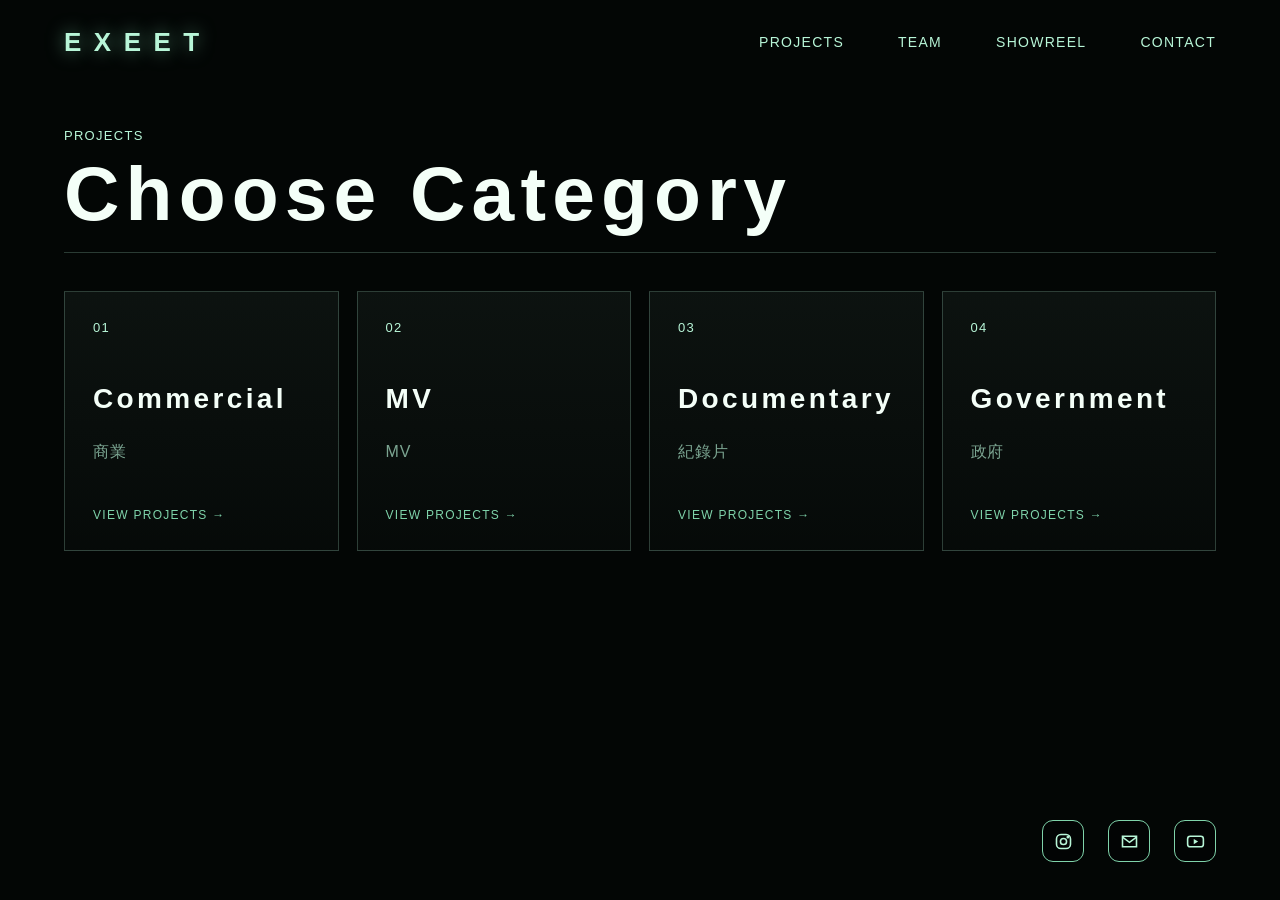
==== categories.html @ 11d10cfc "Add files via upload" ====
<!doctype html><html lang="en"><head><meta charset="utf-8"><meta name="viewport" content="width=device-width,initial-scale=1"><title>Projects / EXEET</title><link rel="stylesheet" href="css/style.css?v=11"></head><body><main class="page"><div class="section-head"><div><div class="eyebrow">Projects</div><h1 class="title">Choose Category</h1></div></div><div id="categoryGrid" class="category-grid"></div></main><script src="data.js"></script><script src="js/main.js"></script><script>initCategories()</script></body></html>
---- css/style.css ----
:root{
  --bg:#030605;
  --green:#b8f6d8;
  --green2:#7fd3aa;
  --muted:rgba(184,246,216,.65);
  --line:rgba(184,246,216,.22);
  --white:#f4fff8;
}
*{box-sizing:border-box}
html{scroll-behavior:smooth}
body{margin:0;background:var(--bg);color:var(--white);font-family:Arial, Helvetica, sans-serif;letter-spacing:.08em}
a{color:inherit;text-decoration:none}
button{font:inherit}

.header{position:fixed;z-index:20;top:0;left:0;width:100%;height:84px;display:flex;align-items:center;justify-content:space-between;padding:0 5vw;pointer-events:none}
.brand,.nav,.socials,.menu-toggle{pointer-events:auto}
.brand{font-size:26px;font-weight:700;letter-spacing:.48em;color:var(--green);text-shadow:0 0 18px rgba(127,211,170,.65);transition:.25s ease}
.brand:hover{filter:brightness(1.25);text-shadow:0 0 14px rgba(184,246,216,.9),0 0 32px rgba(127,211,170,.55)}
.nav{display:flex;gap:54px;color:var(--green);font-size:14px;text-transform:uppercase}
.nav a,.socials a{transition:.25s ease}
.nav a:hover,.socials a:hover{filter:brightness(1.25);text-shadow:0 0 12px var(--green)}
.menu-toggle{display:none;background:none;border:0;color:var(--green);font-size:26px}

.page{min-height:100vh;padding:128px 5vw 72px}

/* HOME */
.home{height:100vh;min-height:720px;position:relative;overflow:hidden;background:#010302}
.home::before{content:"";position:absolute;inset:0;background-image:url('../assets/img/home-hero.png');background-size:cover;background-position:center;background-repeat:no-repeat;filter:saturate(.98) contrast(1.02) brightness(.98);transform:scale(.92);transform-origin:center;animation:heroFlicker 4.2s ease-in-out infinite}
.home::after{content:"";position:absolute;inset:0;pointer-events:none;background:radial-gradient(circle at 50% 33%,rgba(184,246,216,.30) 0 3.5%,rgba(127,211,170,.18) 4% 8%,rgba(127,211,170,.07) 9% 15%,transparent 22%),radial-gradient(circle at 50% 56%,transparent 0 30%,rgba(0,0,0,.08) 46%,rgba(0,0,0,.55) 100%);mix-blend-mode:screen;opacity:.62;animation:exitLightPulse 4.2s ease-in-out infinite}

@keyframes heroFlicker{
  0%,100%{filter:saturate(.98) contrast(1.02) brightness(.96)}
  15%{filter:saturate(1.02) contrast(1.03) brightness(1.02)}
  19%{filter:saturate(.98) contrast(1.02) brightness(.94)}
  24%{filter:saturate(1.05) contrast(1.04) brightness(1.04)}
  52%{filter:saturate(1.00) contrast(1.03) brightness(.98)}
  70%{filter:saturate(1.04) contrast(1.04) brightness(1.03)}
}
@keyframes exitLightPulse{
  0%,100%{opacity:.50;transform:scale(1)}
  15%{opacity:.76;transform:scale(1.012)}
  19%{opacity:.42;transform:scale(.995)}
  24%{opacity:.84;transform:scale(1.018)}
  52%{opacity:.60;transform:scale(1)}
  70%{opacity:.78;transform:scale(1.01)}
}

/* Real button. Background image has no button in V7. */
.view-btn{position:absolute;z-index:5;left:7.2vw;top:61.5vh;border:1px solid var(--green2);padding:17px 30px;color:var(--green);font-size:14px;letter-spacing:.18em;background:rgba(0,0,0,.13);box-shadow:0 0 16px rgba(127,211,170,.15);transition:color .25s ease,border-color .25s ease,box-shadow .25s ease,text-shadow .25s ease,background .25s ease,transform .25s ease}
.view-btn span{display:inline-block;margin-left:18px;transition:transform .25s ease}
.view-btn:hover{color:#eafff3;border-color:#b8f6d8;background:rgba(184,246,216,.04);box-shadow:0 0 18px rgba(184,246,216,.34),0 0 42px rgba(127,211,170,.22);text-shadow:0 0 8px rgba(184,246,216,.9),0 0 22px rgba(184,246,216,.45);transform:translateY(-2px)}
.view-btn:hover span{transform:translateX(6px)}
.view-btn::before,.view-btn::after{content:none!important;display:none!important}

.socials{position:fixed;right:5vw;bottom:38px;z-index:30;display:flex;gap:24px}
.socials a{width:42px;height:42px;border:1px solid var(--green2);border-radius:11px;display:grid;place-items:center;color:var(--green);font-size:13px;background:rgba(0,0,0,.18)}
.socials a:hover{border-color:#b8f6d8;box-shadow:0 0 14px rgba(184,246,216,.34),0 0 32px rgba(127,211,170,.18);background:rgba(184,246,216,.04)}
.socials svg{width:21px;height:21px;stroke:currentColor}

.section-head{display:flex;justify-content:space-between;align-items:end;margin-bottom:38px;border-bottom:1px solid var(--line);padding-bottom:24px}
.eyebrow{color:var(--green);font-size:13px;text-transform:uppercase}
.title{font-size:clamp(36px,6vw,88px);line-height:.9;margin:16px 0 0;letter-spacing:.08em}
.muted{color:var(--muted);line-height:1.8;letter-spacing:.05em}
.category-grid{display:grid;grid-template-columns:repeat(4,1fr);gap:18px}
.category-card{min-height:260px;border:1px solid var(--line);padding:28px;display:flex;flex-direction:column;justify-content:space-between;background:linear-gradient(180deg,rgba(184,246,216,.05),rgba(184,246,216,.015));transition:.25s}
.category-card:hover{transform:translateY(-4px);border-color:var(--green2);box-shadow:0 0 30px rgba(127,211,170,.12)}
.category-card .num{color:var(--green);font-size:13px}
.category-card h2{font-size:28px;letter-spacing:.12em}
.project-grid,.team-grid{display:grid;grid-template-columns:repeat(3,1fr);gap:22px}
.card{border:1px solid var(--line);background:rgba(255,255,255,.02);overflow:hidden;transition:.25s ease}
.card:hover{transform:translateY(-3px);border-color:var(--green2);box-shadow:0 0 28px rgba(127,211,170,.12)}
.thumb{aspect-ratio:16/10;background:linear-gradient(135deg,#08130f,#14271f);display:grid;place-items:center;color:rgba(184,246,216,.26);font-size:13px;letter-spacing:.22em}
.thumb img{width:100%;height:100%;object-fit:cover;display:block}
.card-info{padding:18px}
.card-info h3{margin:0 0 10px;font-size:18px;letter-spacing:.08em}
.meta{font-size:12px;color:var(--green2);text-transform:uppercase}
.filter{display:flex;gap:12px;flex-wrap:wrap;margin-bottom:28px}
.filter a{border:1px solid var(--line);padding:11px 16px;color:var(--muted);font-size:13px;transition:.25s ease}
.filter a.active,.filter a:hover{border-color:var(--green2);color:var(--green);box-shadow:0 0 18px rgba(127,211,170,.12)}
.detail{max-width:1180px;margin:auto}
.hero-media{aspect-ratio:16/8;border:1px solid var(--line);background:linear-gradient(135deg,#06100d,#14231d);margin-bottom:34px;overflow:hidden}
.hero-media iframe,.video-wrap iframe{width:100%;height:100%;border:0}
.detail-grid{display:grid;grid-template-columns:1fr 1fr;gap:54px}
.credits{list-style:none;margin:0;padding:0;color:var(--muted);line-height:2}
.video-wrap{aspect-ratio:16/9;border:1px solid var(--line);background:#000}
.contact-list{display:grid;gap:18px;max-width:720px}
.contact-item{border:1px solid var(--line);padding:24px;display:flex;justify-content:space-between;align-items:center;color:var(--green);transition:.25s ease}
.contact-item:hover{border-color:var(--green2);box-shadow:0 0 28px rgba(127,211,170,.12)}


@media(max-width:900px){
  .header{
    height:72px;
    padding:0 22px;
    background:linear-gradient(180deg,rgba(1,3,2,.96),rgba(1,3,2,.82) 78%,rgba(1,3,2,0));
  }

  .brand{
    font-size:18px;
    letter-spacing:.42em;
  }

  .nav{
    position:fixed;
    right:18px;
    top:72px;
    display:none;
    flex-direction:column;
    gap:0;
    background:rgba(2,8,6,.94);
    border:1px solid var(--line);
    width:220px;
    z-index:80;
  }

  .nav.open{display:flex}

  .nav a{
    padding:18px;
    border-bottom:1px solid var(--line);
    font-size:15px;
  }

  .menu-toggle{display:block}

  /* MOBILE HOME V11
     The door/sign uses the upper section only.
     The action row is BELOW the image, so it will not overlap the door or Safari toolbar. */
  .home{
    height:100svh;
    min-height:0;
    overflow:hidden;
    background:#010302;
  }

  .home::before{
    inset:0;
    height:68svh;
    top:72px;
    background-size:auto 100%;
    background-position:center top;
    transform:none;
  }

  .home::after{
    top:72px;
    height:68svh;
    bottom:auto;
    background:
      radial-gradient(circle at 50% 23%,rgba(184,246,216,.14) 0 5%,rgba(127,211,170,.07) 6% 14%,transparent 26%),
      linear-gradient(180deg,rgba(0,0,0,.02) 0%,rgba(0,0,0,0) 55%,rgba(0,0,0,.56) 100%);
  }

  .view-btn{
    left:22px;
    top:calc(72px + 68svh + 14px);
    bottom:auto;
    width:calc(100vw - 44px - 158px);
    min-width:168px;
    max-width:260px;
    height:52px;
    padding:0 16px;
    display:flex;
    align-items:center;
    justify-content:center;
    white-space:nowrap;
    font-size:12px;
    transform:none;
    background:rgba(0,0,0,.22);
  }

  .view-btn:hover{transform:translateY(-2px)}
  .view-btn span{margin-left:10px}

  .home-page .socials{
    position:absolute;
    left:auto;
    right:22px;
    top:calc(72px + 68svh + 14px);
    bottom:auto;
    gap:10px;
  }

  .home-page .socials a{
    width:42px;
    height:42px;
    border-radius:10px;
  }

  .home-page .socials svg{
    width:19px;
    height:19px;
  }

  /* Inner pages: hide fixed social icons on mobile so they never cover cards/text. */
  body:not(.home-page) .socials{
    display:none !important;
  }

  .page{
    padding:112px 22px 120px;
  }

  .section-head{
    display:block;
    margin-bottom:30px;
  }

  .title{
    font-size:42px;
    line-height:1;
  }

  .filter{
    gap:12px;
    margin-bottom:28px;
  }

  .filter a{
    padding:12px 15px;
    font-size:13px;
  }

  .category-grid,
  .project-grid,
  .team-grid{
    grid-template-columns:1fr;
    gap:22px;
  }

  .category-card{
    min-height:180px;
  }

  .detail-grid{
    grid-template-columns:1fr;
    gap:34px;
  }

  /* MOBILE PROJECT CARDS V11: smaller cover, clear separated title/meta block. */
  .project-grid .card{
    min-height:0;
    display:block;
  }

  .project-grid .thumb{
    height:140px !important;
    max-height:140px !important;
    aspect-ratio:auto !important;
  }

  .team-grid .thumb{
    height:210px !important;
    max-height:210px !important;
    aspect-ratio:auto !important;
  }

  .card-info{
    display:block;
    padding:18px 20px 22px;
    background:rgba(0,0,0,.24);
  }

  .card-info h3{
    margin:0 0 12px;
    font-size:26px;
    line-height:1.18;
    letter-spacing:.12em;
  }

  .card-info .meta{
    display:block;
    font-size:13px;
    line-height:1.5;
    word-break:keep-all;
  }

  .hero-media{
    aspect-ratio:16/9;
  }

  .contact-item{
    align-items:flex-start;
    flex-direction:column;
    gap:10px;
  }
}

@media(max-width:390px){
  .view-btn{
    width:calc(100vw - 36px - 144px);
    min-width:156px;
    left:18px;
    font-size:11px;
  }

  .home-page .socials{
    right:18px;
    gap:8px;
  }

  .home-page .socials a{
    width:38px;
    height:38px;
  }
}

@media(max-height:760px) and (max-width:900px){
  .home::before{
    height:62svh;
  }
  .home::after{
    height:62svh;
  }
  .view-btn,
  .home-page .socials{
    top:calc(72px + 62svh + 12px);
  }
}
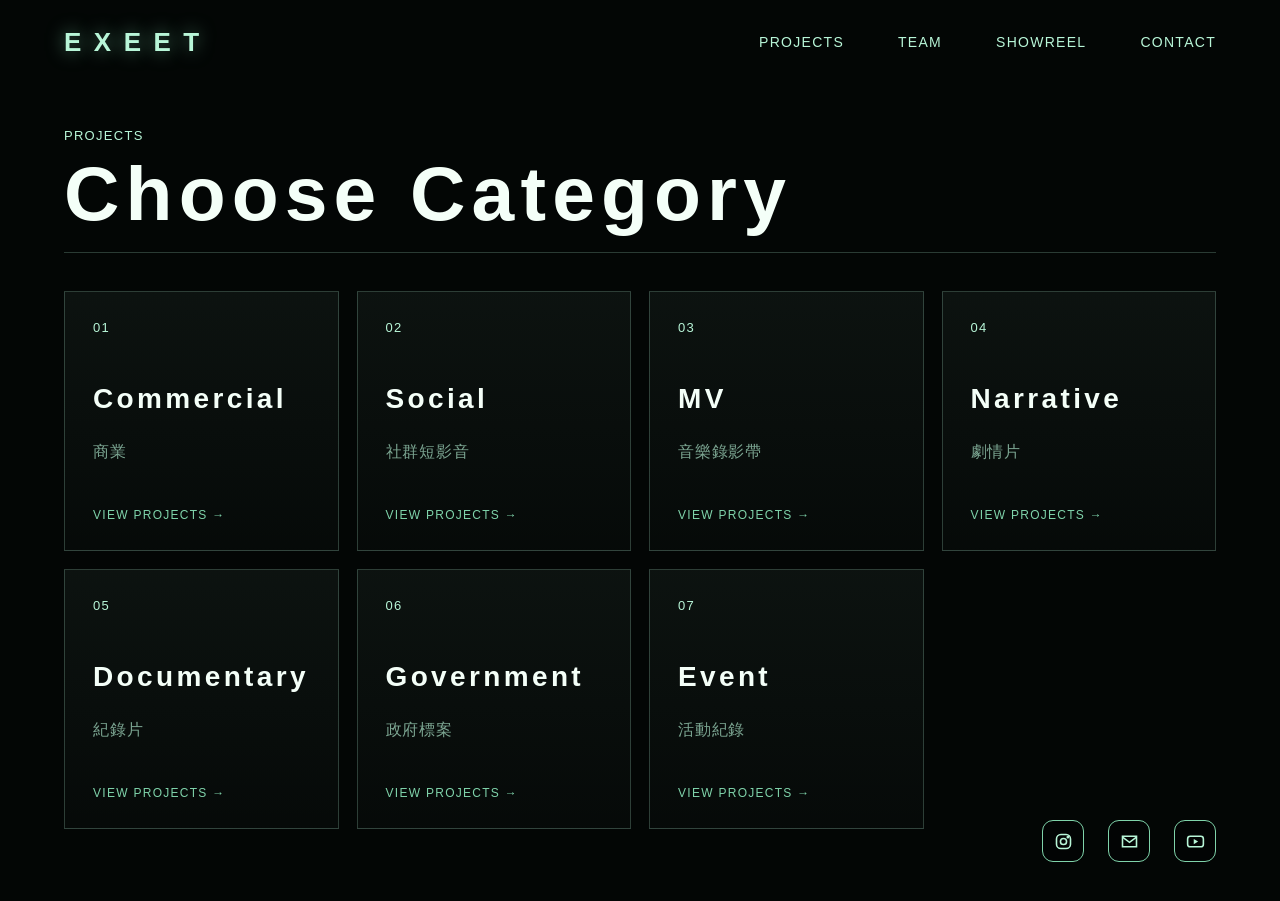
==== commit af0aacc5: "Add files via upload" ====
--- a/categories.html
+++ b/categories.html
@@ -1 +1 @@
-<!doctype html><html lang="en"><head><meta charset="utf-8"><meta name="viewport" content="width=device-width,initial-scale=1"><title>Projects / EXEET</title><link rel="stylesheet" href="css/style.css?v=11"></head><body><main class="page"><div class="section-head"><div><div class="eyebrow">Projects</div><h1 class="title">Choose Category</h1></div></div><div id="categoryGrid" class="category-grid"></div></main><script src="data.js"></script><script src="js/main.js"></script><script>initCategories()</script></body></html>
+<!doctype html><html lang="en"><head><meta charset="utf-8"><meta name="viewport" content="width=device-width,initial-scale=1"><title>Projects / EXEET</title><link rel="stylesheet" href="css/style.css?v=15"></head><body><main class="page"><div class="section-head"><div><div class="eyebrow">Projects</div><h1 class="title">Choose Category</h1></div></div><div id="categoryGrid" class="category-grid"></div></main><script src="data.js"></script><script src="js/main.js"></script><script>initCategories()</script></body></html>
--- a/css/style.css
+++ b/css/style.css
@@ -87,12 +87,10 @@
 .contact-item{border:1px solid var(--line);padding:24px;display:flex;justify-content:space-between;align-items:center;color:var(--green);transition:.25s ease}
 .contact-item:hover{border-color:var(--green2);box-shadow:0 0 28px rgba(127,211,170,.12)}
 
-
 @media(max-width:900px){
   .header{
     height:72px;
     padding:0 22px;
-    background:linear-gradient(180deg,rgba(1,3,2,.96),rgba(1,3,2,.82) 78%,rgba(1,3,2,0));
   }
 
   .brand{
@@ -123,61 +121,57 @@
 
   .menu-toggle{display:block}
 
-  /* MOBILE HOME V11
-     The door/sign uses the upper section only.
-     The action row is BELOW the image, so it will not overlap the door or Safari toolbar. */
+  /* MOBILE HOME V10: keep the door/sign smaller and keep the action row near the bottom, not floating in the middle. */
   .home{
     height:100svh;
-    min-height:0;
+    min-height:720px;
     overflow:hidden;
-    background:#010302;
   }
 
   .home::before{
     inset:0;
-    height:68svh;
-    top:72px;
-    background-size:auto 100%;
-    background-position:center top;
+    height:100%;
+    min-height:0;
+    background-size:auto 72%;
+    background-position:center 92px;
     transform:none;
   }
 
   .home::after{
-    top:72px;
-    height:68svh;
-    bottom:auto;
+    inset:0;
+    height:100%;
+    min-height:0;
     background:
-      radial-gradient(circle at 50% 23%,rgba(184,246,216,.14) 0 5%,rgba(127,211,170,.07) 6% 14%,transparent 26%),
-      linear-gradient(180deg,rgba(0,0,0,.02) 0%,rgba(0,0,0,0) 55%,rgba(0,0,0,.56) 100%);
+      radial-gradient(circle at 50% 32%,rgba(184,246,216,.16) 0 5%,rgba(127,211,170,.08) 6% 14%,transparent 24%),
+      radial-gradient(circle at 50% 56%,transparent 0 28%,rgba(0,0,0,.10) 48%,rgba(0,0,0,.60) 100%);
   }
 
   .view-btn{
     left:22px;
-    top:calc(72px + 68svh + 14px);
-    bottom:auto;
-    width:calc(100vw - 44px - 158px);
-    min-width:168px;
+    top:auto;
+    bottom:88px;
+    width:52vw;
     max-width:260px;
-    height:52px;
-    padding:0 16px;
+    min-width:185px;
+    height:54px;
+    padding:0 18px;
     display:flex;
     align-items:center;
     justify-content:center;
     white-space:nowrap;
     font-size:12px;
     transform:none;
-    background:rgba(0,0,0,.22);
   }
 
   .view-btn:hover{transform:translateY(-2px)}
-  .view-btn span{margin-left:10px}
+
+  .view-btn span{margin-left:12px}
 
   .home-page .socials{
     position:absolute;
-    left:auto;
     right:22px;
-    top:calc(72px + 68svh + 14px);
-    bottom:auto;
+    top:auto;
+    bottom:88px;
     gap:10px;
   }
 
@@ -225,7 +219,7 @@
   .project-grid,
   .team-grid{
     grid-template-columns:1fr;
-    gap:22px;
+    gap:24px;
   }
 
   .category-card{
@@ -237,34 +231,28 @@
     gap:34px;
   }
 
-  /* MOBILE PROJECT CARDS V11: smaller cover, clear separated title/meta block. */
+  /* MOBILE PROJECT CARDS V10: make covers much shorter so the title/meta never collide with the next card or browser toolbar. */
+  .thumb{
+    height:170px !important;
+    max-height:170px !important;
+    aspect-ratio:auto !important;
+  }
+
   .project-grid .card{
     min-height:0;
-    display:block;
-  }
-
-  .project-grid .thumb{
-    height:140px !important;
-    max-height:140px !important;
-    aspect-ratio:auto !important;
-  }
-
-  .team-grid .thumb{
-    height:210px !important;
-    max-height:210px !important;
-    aspect-ratio:auto !important;
   }
 
   .card-info{
-    display:block;
-    padding:18px 20px 22px;
-    background:rgba(0,0,0,.24);
+    display:flex;
+    flex-direction:column;
+    gap:8px;
+    padding:18px 20px 20px;
   }
 
   .card-info h3{
-    margin:0 0 12px;
-    font-size:26px;
-    line-height:1.18;
+    margin:0;
+    font-size:24px;
+    line-height:1.2;
     letter-spacing:.12em;
   }
 
@@ -288,10 +276,9 @@
 
 @media(max-width:390px){
   .view-btn{
-    width:calc(100vw - 36px - 144px);
-    min-width:156px;
+    width:180px;
+    font-size:11px;
     left:18px;
-    font-size:11px;
   }
 
   .home-page .socials{
@@ -305,15 +292,405 @@
   }
 }
 
-@media(max-height:760px) and (max-width:900px){
+
+/* =========================
+   V12 MOBILE FIXES
+   ========================= */
+@media(max-width:900px){
+  /* Home: make the door/sign slightly larger, then put CTA and socials in two clean rows below the image. */
+  .home{
+    height:100svh;
+    min-height:0;
+    overflow:hidden;
+    padding:0;
+  }
+
   .home::before{
-    height:62svh;
-  }
+    inset:auto 0 auto 0;
+    top:88px;
+    height:58svh;
+    min-height:430px;
+    max-height:560px;
+    background-size:auto 110%;
+    background-position:center center;
+    background-repeat:no-repeat;
+    transform:none;
+  }
+
   .home::after{
-    height:62svh;
-  }
-  .view-btn,
+    inset:auto 0 auto 0;
+    top:88px;
+    height:58svh;
+    min-height:430px;
+    max-height:560px;
+    background:
+      radial-gradient(circle at 50% 26%,rgba(184,246,216,.18) 0 5%,rgba(127,211,170,.08) 6% 15%,transparent 26%),
+      linear-gradient(180deg,rgba(0,0,0,.10),rgba(0,0,0,.20) 65%,rgba(0,0,0,.55));
+  }
+
+  .view-btn{
+    left:22px;
+    right:22px;
+    top:auto;
+    bottom:132px;
+    width:auto;
+    max-width:none;
+    min-width:0;
+    height:58px;
+    padding:0 22px;
+    display:flex;
+    align-items:center;
+    justify-content:center;
+    font-size:13px;
+    letter-spacing:.22em;
+    transform:none;
+    white-space:nowrap;
+  }
+
+  .view-btn:hover{
+    transform:translateY(-2px);
+  }
+
+  .view-btn span{
+    margin-left:16px;
+  }
+
   .home-page .socials{
-    top:calc(72px + 62svh + 12px);
-  }
-}
+    position:absolute;
+    left:50%;
+    right:auto;
+    bottom:62px;
+    transform:translateX(-50%);
+    display:flex;
+    justify-content:center;
+    gap:18px;
+  }
+
+  .home-page .socials a{
+    width:50px;
+    height:50px;
+    border-radius:12px;
+  }
+
+  .home-page .socials svg{
+    width:22px;
+    height:22px;
+  }
+
+  /* Projects: prevent big title/meta collision on mobile. */
+  .project-grid{
+    gap:28px;
+  }
+
+  .project-grid .card{
+    display:block;
+  }
+
+  .project-grid .thumb{
+    height:135px !important;
+    max-height:135px !important;
+    aspect-ratio:auto !important;
+  }
+
+  .project-grid .card-info{
+    padding:16px 20px 22px !important;
+    display:flex;
+    flex-direction:column;
+    gap:8px;
+    background:rgba(0,0,0,.28);
+  }
+
+  .project-grid .card-info h3{
+    font-size:22px !important;
+    line-height:1.15 !important;
+    margin:0 !important;
+    letter-spacing:.12em;
+    white-space:normal;
+  }
+
+  .project-grid .card-info .meta{
+    font-size:12px !important;
+    line-height:1.5 !important;
+    margin:0 !important;
+  }
+}
+
+@media(max-width:390px){
+  .home::before,
+  .home::after{
+    top:82px;
+    height:56svh;
+    min-height:390px;
+  }
+
+  .view-btn{
+    left:18px;
+    right:18px;
+    bottom:126px;
+    height:54px;
+    font-size:12px;
+  }
+
+  .home-page .socials{
+    bottom:58px;
+    gap:14px;
+  }
+
+  .home-page .socials a{
+    width:46px;
+    height:46px;
+  }
+}
+
+/* =========================
+   V13 MOBILE FINAL TWEAKS
+   ========================= */
+@media(max-width:900px){
+  /* Home: keep hero slightly larger, but move action rows below the image with clear spacing. */
+  .home::before{
+    top:86px;
+    height:59svh;
+    min-height:440px;
+    max-height:575px;
+    background-size:auto 116%;
+    background-position:center center;
+  }
+
+  .home::after{
+    top:86px;
+    height:59svh;
+    min-height:440px;
+    max-height:575px;
+  }
+
+  .view-btn{
+    left:50%;
+    right:auto;
+    top:auto;
+    bottom:100px;
+    transform:translateX(-50%);
+    width:82vw;
+    max-width:340px;
+    height:52px;
+    padding:0 18px;
+    font-size:12px;
+    letter-spacing:.22em;
+  }
+
+  .view-btn:hover{
+    transform:translateX(-50%) translateY(-2px);
+  }
+
+  .view-btn span{
+    margin-left:14px;
+  }
+
+  .home-page .socials{
+    position:absolute;
+    left:50%;
+    right:auto;
+    bottom:30px;
+    transform:translateX(-50%);
+    gap:18px;
+  }
+
+  .home-page .socials a{
+    width:48px;
+    height:48px;
+    border-radius:12px;
+  }
+
+  /* Projects mobile: make cards more compact so title/meta never feel cramped. */
+  .projects-page .page{
+    padding-top:100px;
+  }
+
+  .projects-page .section-head{
+    margin-bottom:24px;
+  }
+
+  .projects-page .filter{
+    margin-bottom:22px;
+  }
+
+  .projects-page .project-grid{
+    gap:24px;
+  }
+
+  .projects-page .project-grid .thumb{
+    height:118px !important;
+    max-height:118px !important;
+    aspect-ratio:auto !important;
+  }
+
+  .projects-page .project-grid .card-info{
+    padding:14px 18px 18px !important;
+    gap:6px;
+  }
+
+  .projects-page .project-grid .card-info h3{
+    font-size:18px !important;
+    line-height:1.15 !important;
+    letter-spacing:.14em;
+  }
+
+  .projects-page .project-grid .card-info .meta{
+    font-size:11px !important;
+    line-height:1.45 !important;
+  }
+}
+
+@media(max-width:390px){
+  .home::before,
+  .home::after{
+    top:82px;
+    height:58svh;
+    min-height:420px;
+  }
+
+  .view-btn{
+    bottom:96px;
+    width:84vw;
+    height:50px;
+    font-size:11px;
+  }
+
+  .home-page .socials{
+    bottom:28px;
+    gap:14px;
+  }
+
+  .home-page .socials a{
+    width:44px;
+    height:44px;
+  }
+}
+
+
+/* =========================
+   V14 MOBILE PROJECTS FINAL
+   ========================= */
+@media(max-width:900px){
+  /* Projects page title area: separate PROJECTS and CATEGORIES cleanly */
+  .projects-page .page{
+    padding-top:104px !important;
+    padding-left:22px !important;
+    padding-right:22px !important;
+    padding-bottom:120px !important;
+  }
+
+  .projects-page .section-head{
+    margin-bottom:28px !important;
+    padding-bottom:26px !important;
+  }
+
+  .projects-page .section-head .title{
+    font-size:46px !important;
+    line-height:1.04 !important;
+    margin:18px 0 0 !important;
+    letter-spacing:.075em !important;
+  }
+
+  .projects-page .section-head > a.eyebrow{
+    display:block !important;
+    margin-top:18px !important;
+    line-height:1.4 !important;
+    letter-spacing:.18em !important;
+  }
+
+  .projects-page .filter{
+    margin-top:0 !important;
+    margin-bottom:30px !important;
+    gap:12px !important;
+  }
+
+  .projects-page .filter a{
+    padding:12px 15px !important;
+    font-size:13px !important;
+    line-height:1 !important;
+  }
+
+  /* Project cards: image and text are fully separated; no overlap possible */
+  .projects-page .project-grid{
+    gap:28px !important;
+  }
+
+  .projects-page .project-grid .card{
+    display:flex !important;
+    flex-direction:column !important;
+    overflow:hidden !important;
+    min-height:0 !important;
+    background:rgba(255,255,255,.018) !important;
+  }
+
+  .projects-page .project-grid .thumb{
+    display:block !important;
+    width:100% !important;
+    height:150px !important;
+    max-height:150px !important;
+    min-height:150px !important;
+    aspect-ratio:auto !important;
+    overflow:hidden !important;
+    flex:0 0 150px !important;
+    background:linear-gradient(135deg,#06120e,#053322) !important;
+  }
+
+  .projects-page .project-grid .thumb img{
+    width:100% !important;
+    height:100% !important;
+    object-fit:cover !important;
+    object-position:center !important;
+    display:block !important;
+  }
+
+  .projects-page .project-grid .card-info{
+    position:relative !important;
+    z-index:2 !important;
+    display:block !important;
+    padding:18px 20px 22px !important;
+    background:rgba(2,6,5,.96) !important;
+    border-top:1px solid rgba(184,246,216,.18) !important;
+    transform:none !important;
+    margin:0 !important;
+  }
+
+  .projects-page .project-grid .card-info h3{
+    display:block !important;
+    position:relative !important;
+    margin:0 0 10px 0 !important;
+    padding:0 !important;
+    font-size:22px !important;
+    line-height:1.18 !important;
+    letter-spacing:.16em !important;
+    white-space:normal !important;
+    transform:none !important;
+  }
+
+  .projects-page .project-grid .card-info .meta{
+    display:block !important;
+    position:relative !important;
+    margin:0 !important;
+    padding:0 !important;
+    font-size:12px !important;
+    line-height:1.5 !important;
+    letter-spacing:.14em !important;
+    transform:none !important;
+  }
+}
+
+@media(max-width:390px){
+  .projects-page .section-head .title{
+    font-size:42px !important;
+  }
+
+  .projects-page .project-grid .thumb{
+    height:135px !important;
+    max-height:135px !important;
+    min-height:135px !important;
+    flex-basis:135px !important;
+  }
+
+  .projects-page .project-grid .card-info h3{
+    font-size:20px !important;
+  }
+}
